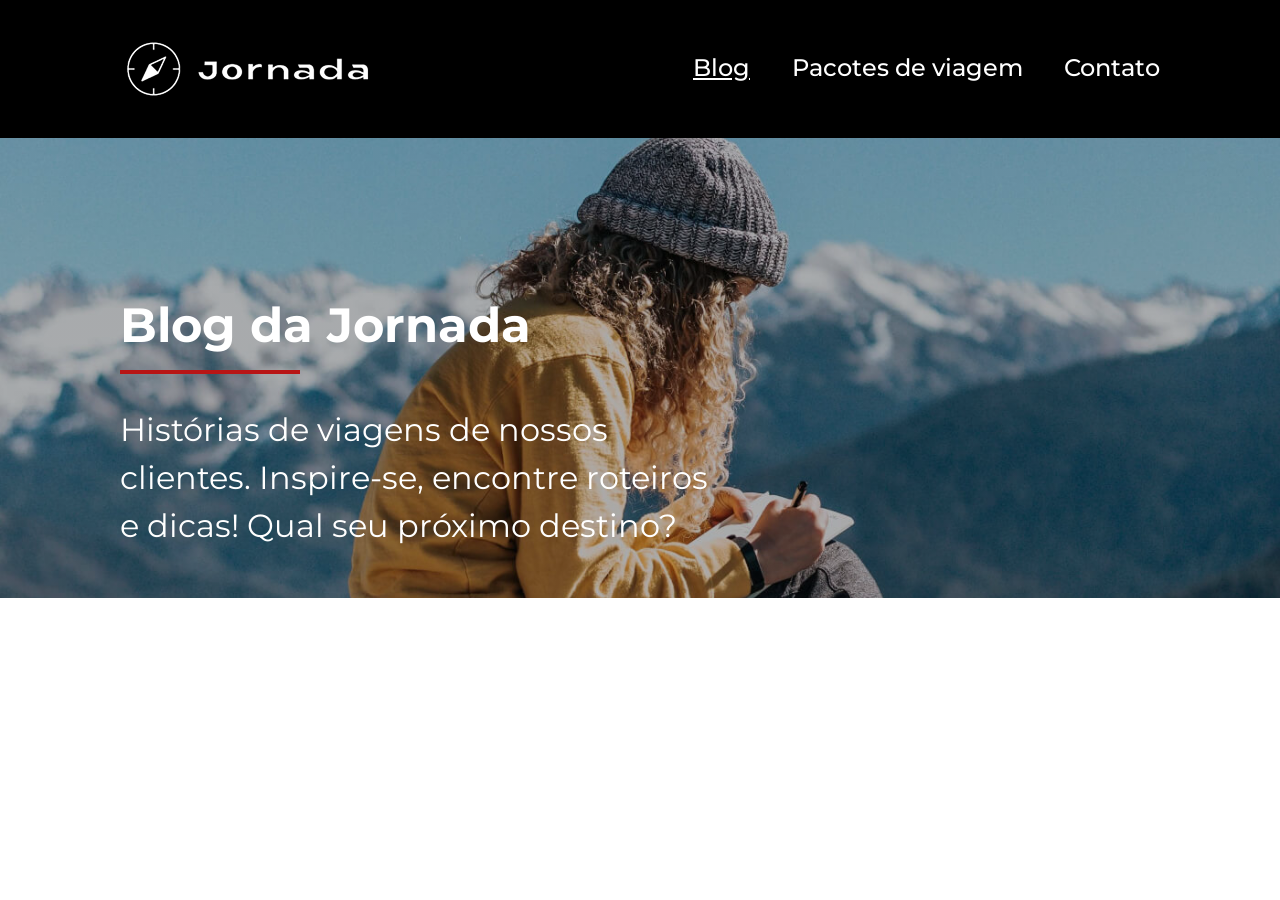
==== blog.html @ 1b0a7664 "inicia pagina de blog com header e inicio do hero" ====
<!DOCTYPE html>
<html lang="pt-br">
<head>
    <meta charset="UTF-8">
    <meta name="viewport" content="width=device-width, initial-scale=1.0">
    
    <link rel="icon" href="./favicon.svg" type="xml/svg"/>
    <link rel="stylesheet" href="./css/styles.css" />
    
    <title>Blog</title>
</head>
<body>
    <header>
      <a class="logo" href="index.html" title="voltar para a pagina inicial">
        <img class="img-mobile" src="./img/Logo-branco.png" alt="Logo Jornada Viagens na cor branca"/>
        <img class="img-desktop" src="./img/Logo-texto-branca.png" alt="Logo Jornada Viagens com texto">
      </a>
      <div class="navigation-menu">
        <label for="menu"><img src="./img/menu.png" alt="menu hamburguer"/></label>
        <input type="checkbox" id="menu" hidden>
      <nav>
        <ul class="list-links">
          <li><a href="blog.html" target="_blank" title="acessar blog" class="active">Blog</a></li>
          <li><a href="pacotes-de-viagens.html" target="_blank" title="acessar pacotes de viagem">Pacotes de viagem</a></li>
          <li><a href="contato.html" target="_blank" title="acessar contato">Contato</a></li>
        </ul>
      </div>
      </nav>
    </header>
    <section class="blog hero">
      <div class="pacotes blog hero-img">
       <h1 class="blog-h1">Blog da Jornada</h1> 
       <hr>
      <h2>Histórias de viagens de nossos clientes. Inspire-se, encontre roteiros e dicas! Qual seu próximo destino?</h2>
      </div>
    </section>
    
</body>
</html>
---- css/styles.css ----
@import url(global.css);
@import url(header.css);
@import url(hero.css);
@import url(offers.css);
@import url(categories.css);
@import url(destinations.css);
@import url(payments.css);
@import url(testimonials.css);
@import url(finalhero.css);
@import url(footer.css);
@import url(form.css);
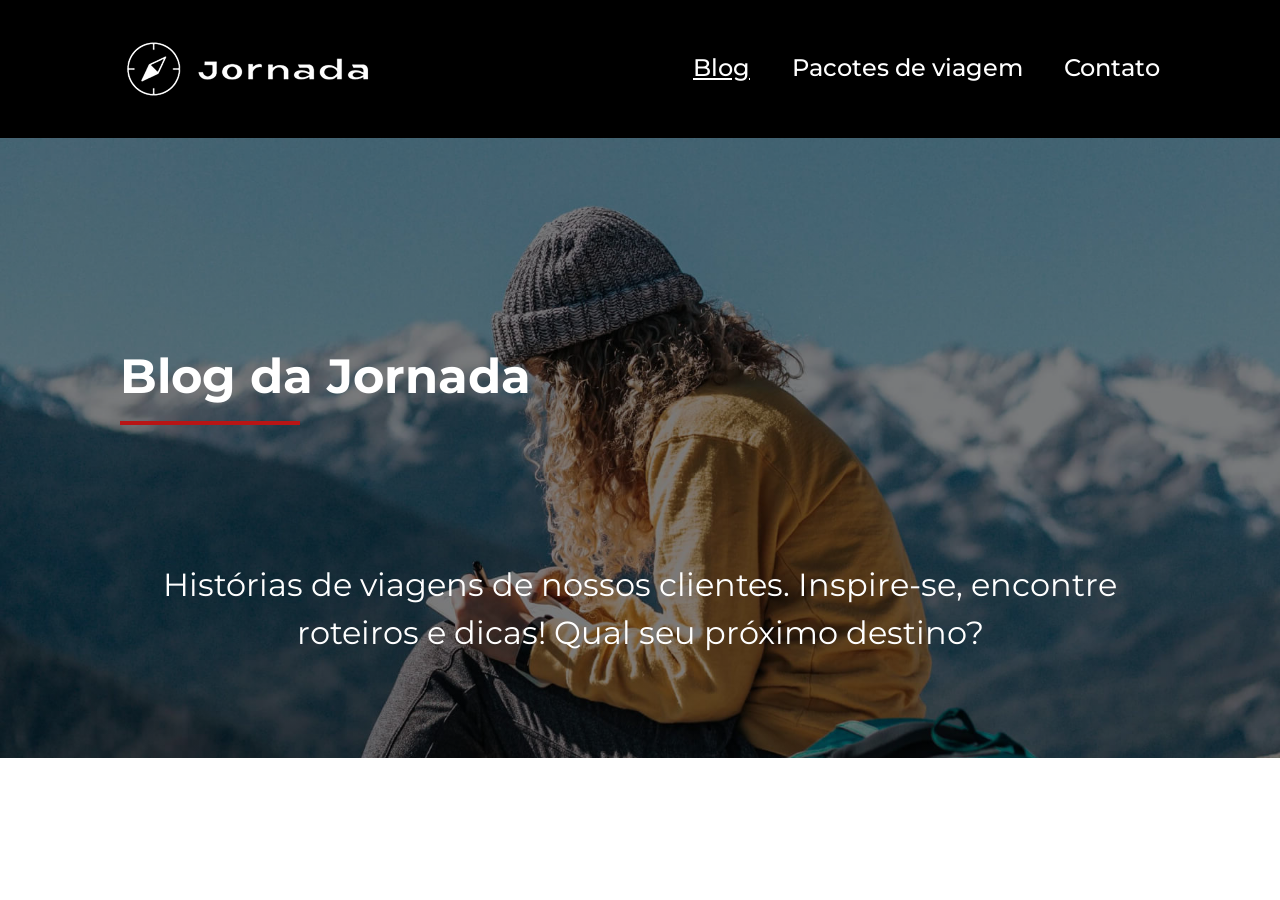
==== commit 04c0207a: "adiciona mudancas para tablet" ====
--- a/blog.html
+++ b/blog.html
@@ -28,10 +28,10 @@
       </nav>
     </header>
     <section class="blog hero">
-      <div class="pacotes blog hero-img">
+      <div class="blog hero-img">
        <h1 class="blog-h1">Blog da Jornada</h1> 
-       <hr>
-      <h2>Histórias de viagens de nossos clientes. Inspire-se, encontre roteiros e dicas! Qual seu próximo destino?</h2>
+       <hr class="blog-hr">
+      <h2 class="blog-h2">Histórias de viagens de nossos clientes. Inspire-se, encontre roteiros e dicas! Qual seu próximo destino?</h2>
       </div>
     </section>
     
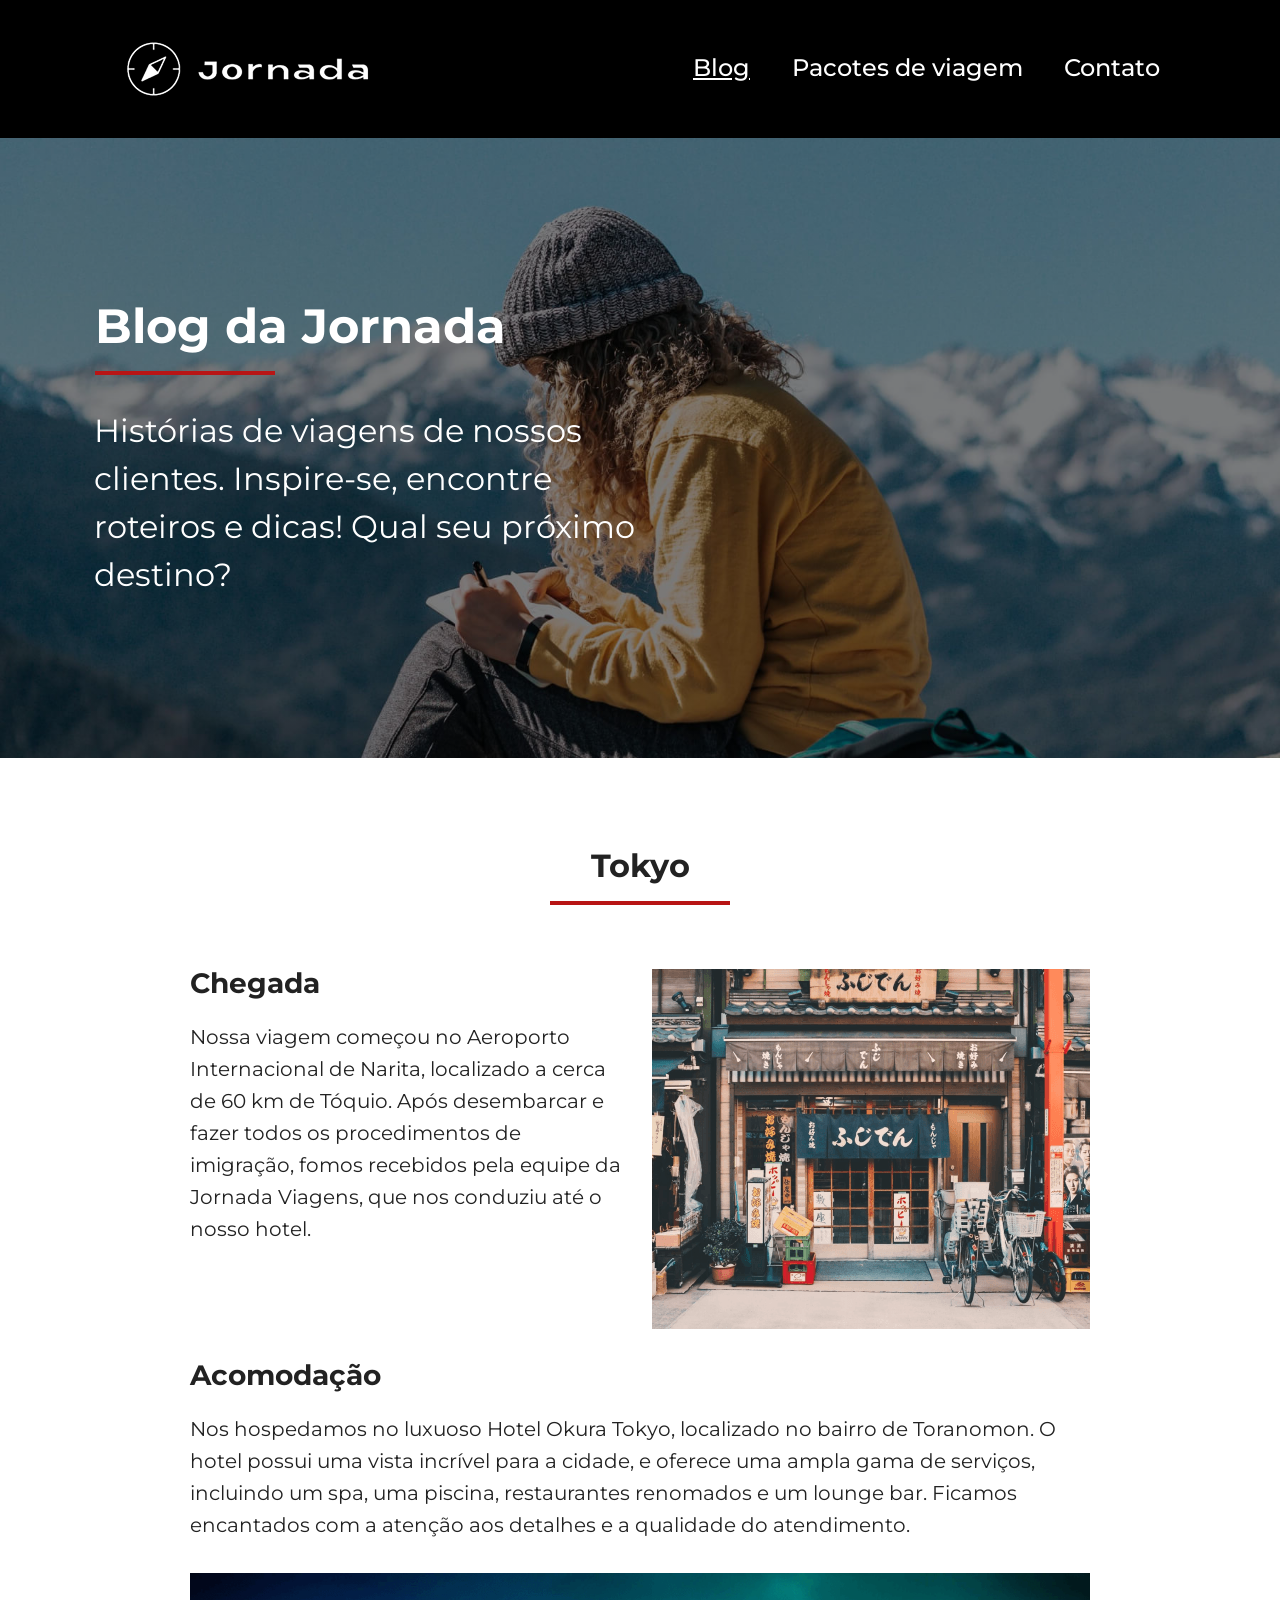
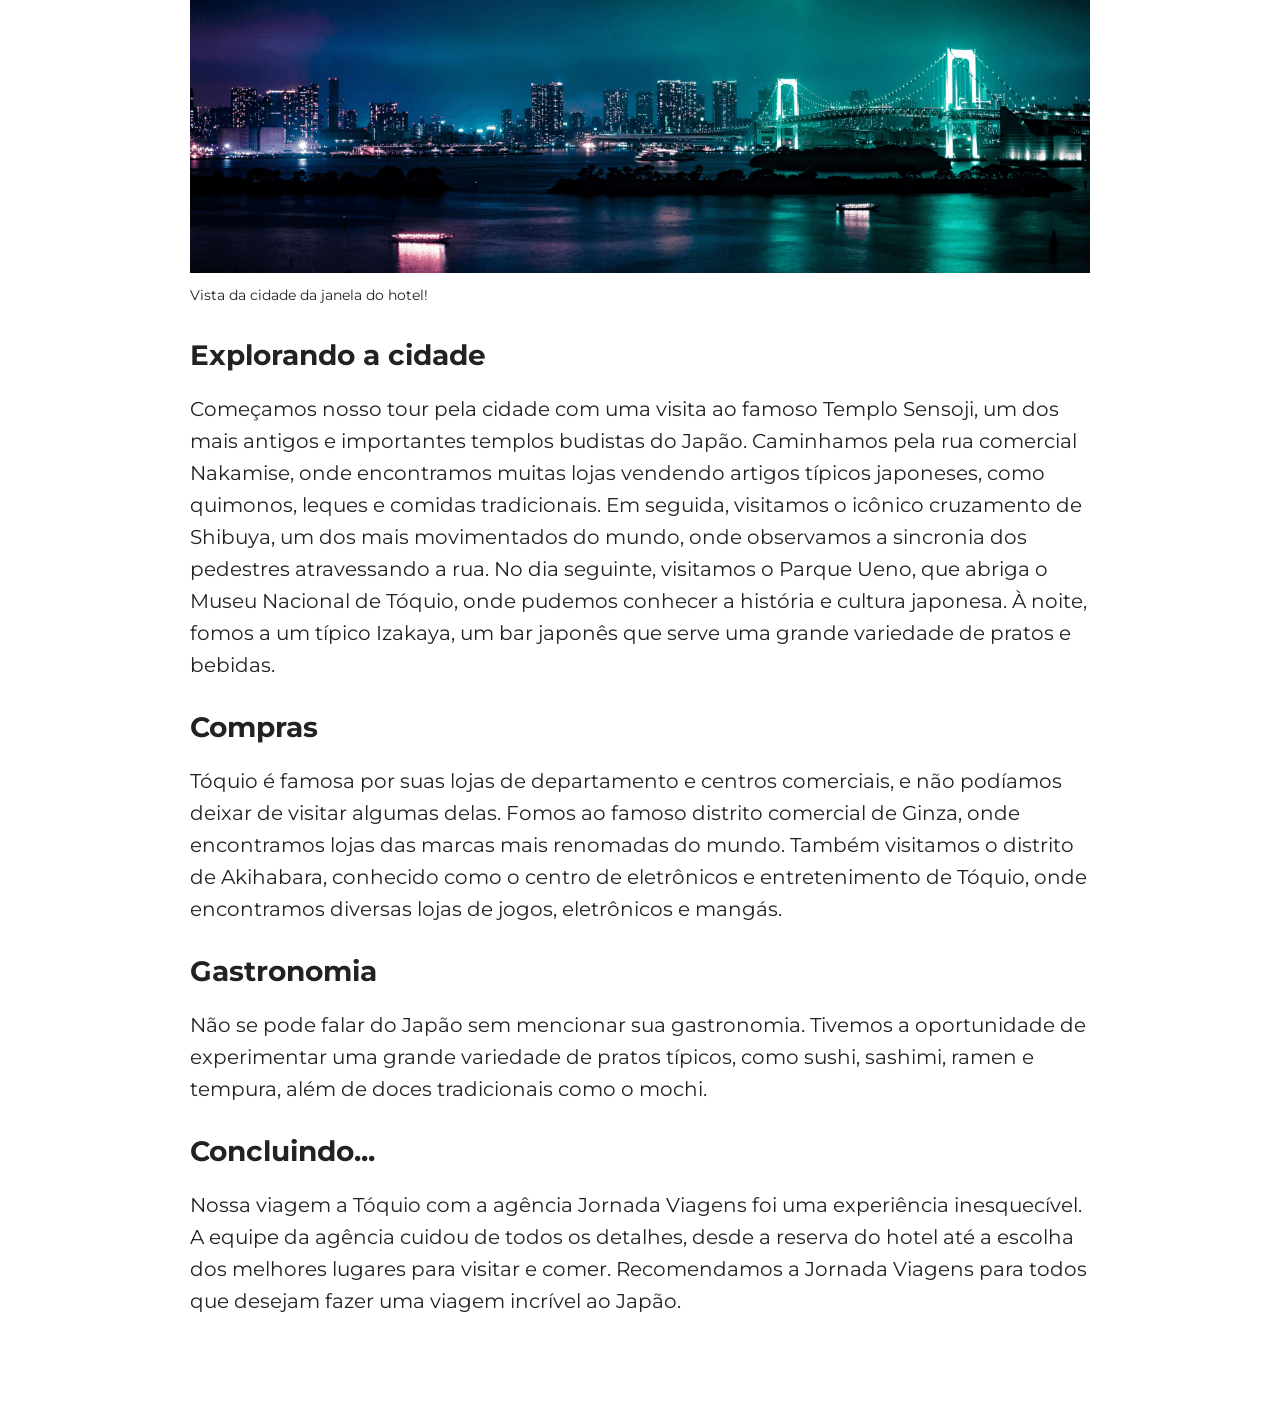
==== commit 83876f8e: "adiciona sessao de blog article na pagina de blog" ====
--- a/blog.html
+++ b/blog.html
@@ -34,6 +34,37 @@
       <h2 class="blog-h2">Histórias de viagens de nossos clientes. Inspire-se, encontre roteiros e dicas! Qual seu próximo destino?</h2>
       </div>
     </section>
+    <section class="blog-article">
+      <div class="section-title blogpage">
+        <h2 class="article">Tokyo</h2>
+        <hr>
+      </div>
+      <article class="blog-article-content">
+        <div class="article-section-container">
+          <div class="article-text">
+            <h3>Chegada</h3>
+            <p class="text-img">Nossa viagem começou no Aeroporto Internacional de Narita, localizado a cerca de 60 km de Tóquio. Após desembarcar e fazer todos os procedimentos de imigração, fomos recebidos pela equipe da Jornada Viagens, que nos conduziu até o nosso hotel.</p>
+          </div>
+          <div class="article-img"> 
+          </div>
+          </div>
+          <h3>Acomodação</h3>
+          <p>Nos hospedamos no luxuoso Hotel Okura Tokyo, localizado no bairro de Toranomon. O hotel possui uma vista incrível para a cidade, e oferece uma ampla gama de serviços, incluindo um spa, uma piscina, restaurantes renomados e um lounge bar. Ficamos encantados com a atenção aos detalhes e a qualidade do atendimento.</p>
+          <figure>
+            <div class="figure-img">
+            </div>
+            <figcaption>Vista da cidade da janela do hotel!</figcaption>
+          </figure>
+          <h3>Explorando a cidade</h3>
+          <p>Começamos nosso tour pela cidade com uma visita ao famoso Templo Sensoji, um dos mais antigos e importantes templos budistas do Japão. Caminhamos pela rua comercial Nakamise, onde encontramos muitas lojas vendendo artigos típicos japoneses, como quimonos, leques e comidas tradicionais. Em seguida, visitamos o icônico cruzamento de Shibuya, um dos mais movimentados do mundo, onde observamos a sincronia dos pedestres atravessando a rua. No dia seguinte, visitamos o Parque Ueno, que abriga o Museu Nacional de Tóquio, onde pudemos conhecer a história e cultura japonesa. À noite, fomos a um típico Izakaya, um bar japonês que serve uma grande variedade de pratos e bebidas.</p>
+          <h3>Compras</h3>
+          <p>Tóquio é famosa por suas lojas de departamento e centros comerciais, e não podíamos deixar de visitar algumas delas. Fomos ao famoso distrito comercial de Ginza, onde encontramos lojas das marcas mais renomadas do mundo. Também visitamos o distrito de Akihabara, conhecido como o centro de eletrônicos e entretenimento de Tóquio, onde encontramos diversas lojas de jogos, eletrônicos e mangás.</p>
+          <h3>Gastronomia</h3>
+          <p>Não se pode falar do Japão sem mencionar sua gastronomia. Tivemos a oportunidade de experimentar uma grande variedade de pratos típicos, como sushi, sashimi, ramen e tempura, além de doces tradicionais como o mochi.</p>
+          <h3>Concluindo...</h3>
+          <p>Nossa viagem a Tóquio com a agência Jornada Viagens foi uma experiência inesquecível. A equipe da agência cuidou de todos os detalhes, desde a reserva do hotel até a escolha dos melhores lugares para visitar e comer. Recomendamos a Jornada Viagens para todos que desejam fazer uma viagem incrível ao Japão.</p>
+      </article>
+    </section>
     
 </body>
 </html>
--- a/css/styles.css
+++ b/css/styles.css
@@ -8,4 +8,5 @@
 @import url(testimonials.css);
 @import url(finalhero.css);
 @import url(footer.css);
-@import url(form.css);+@import url(form.css);
+@import url(blog.css);
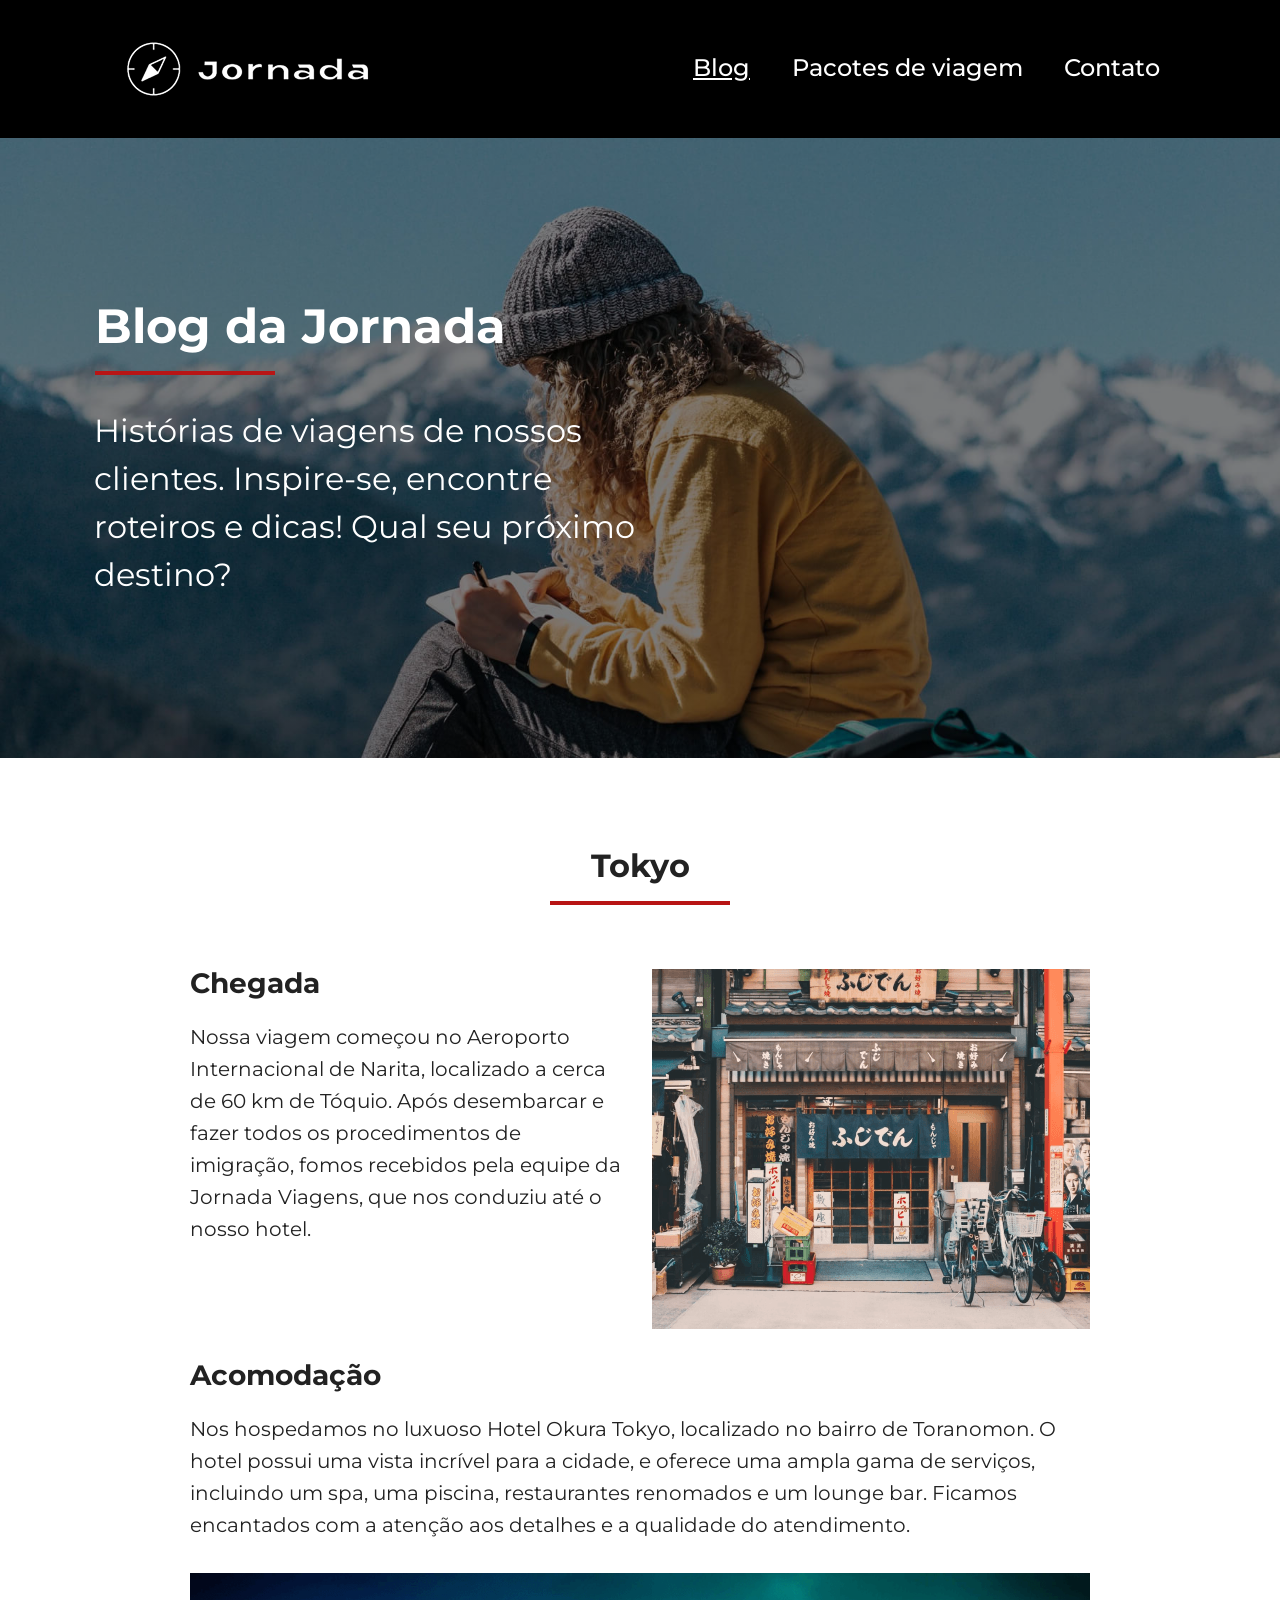
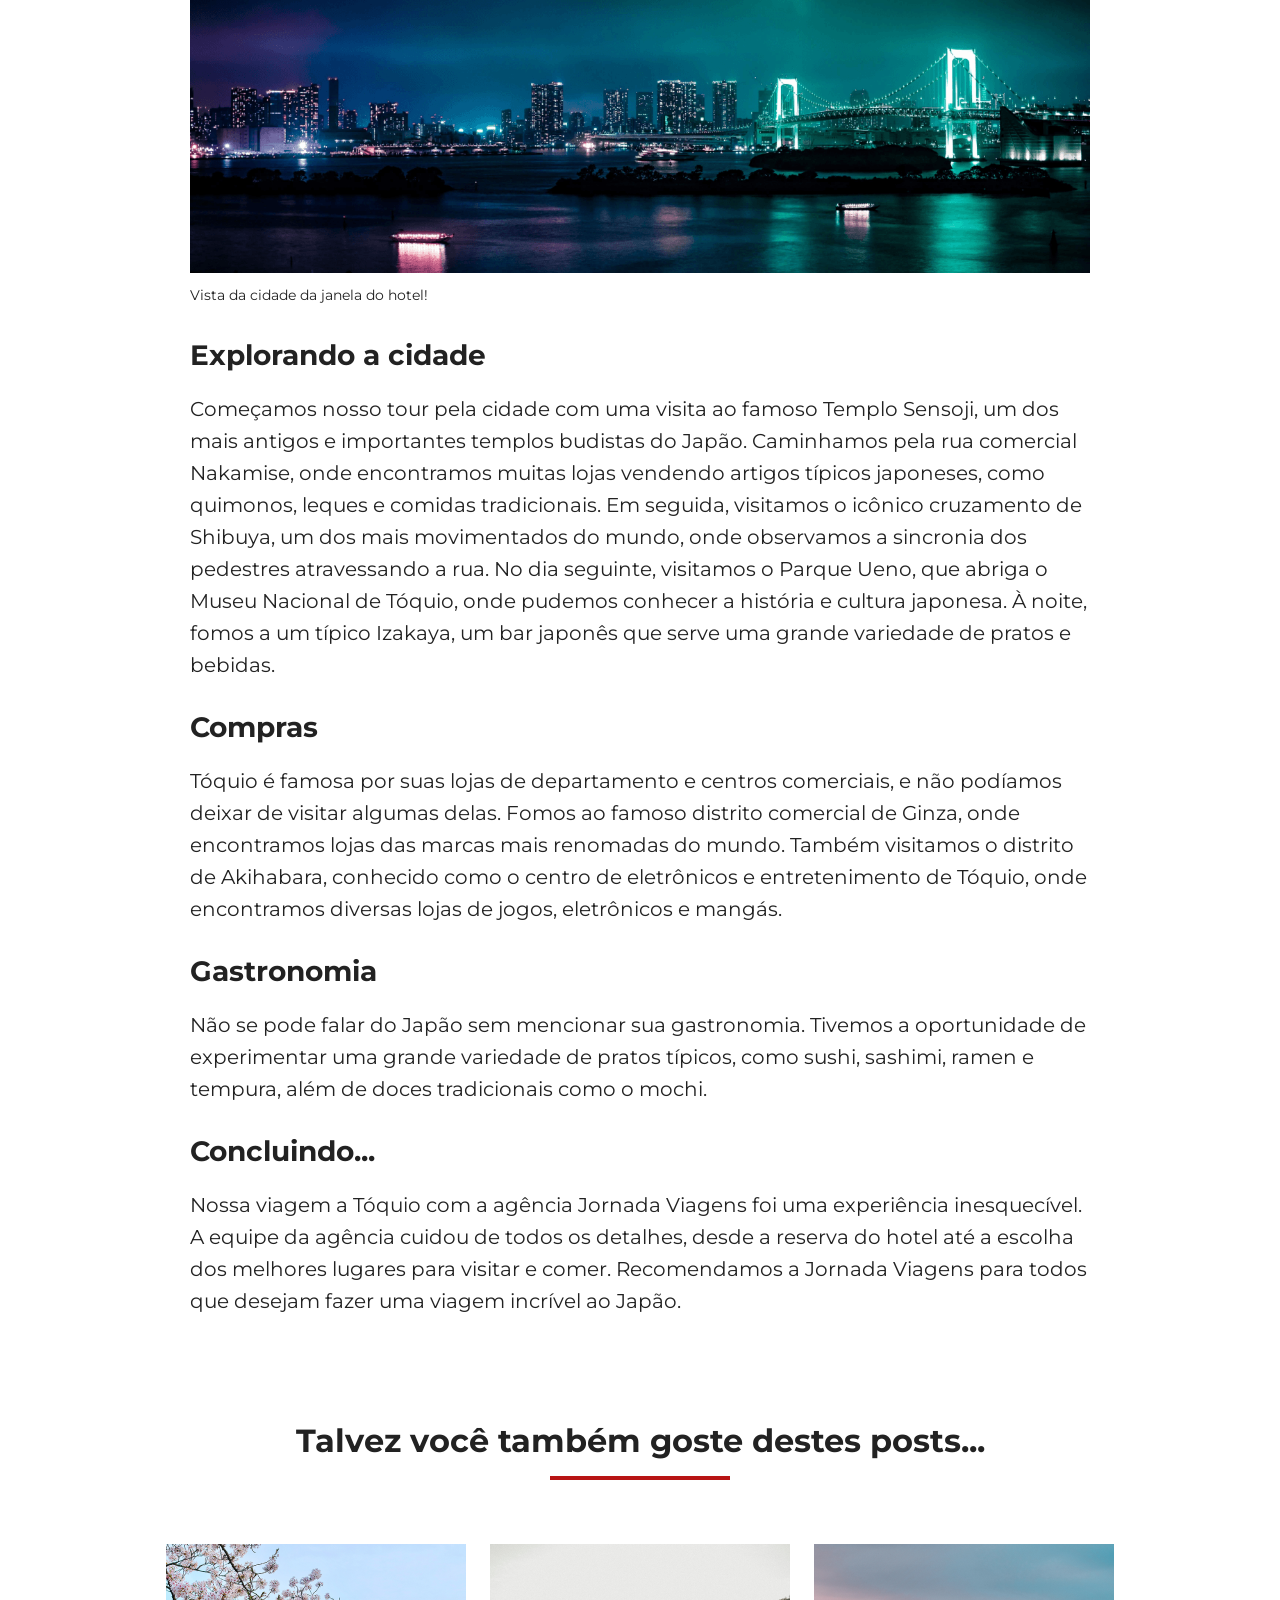
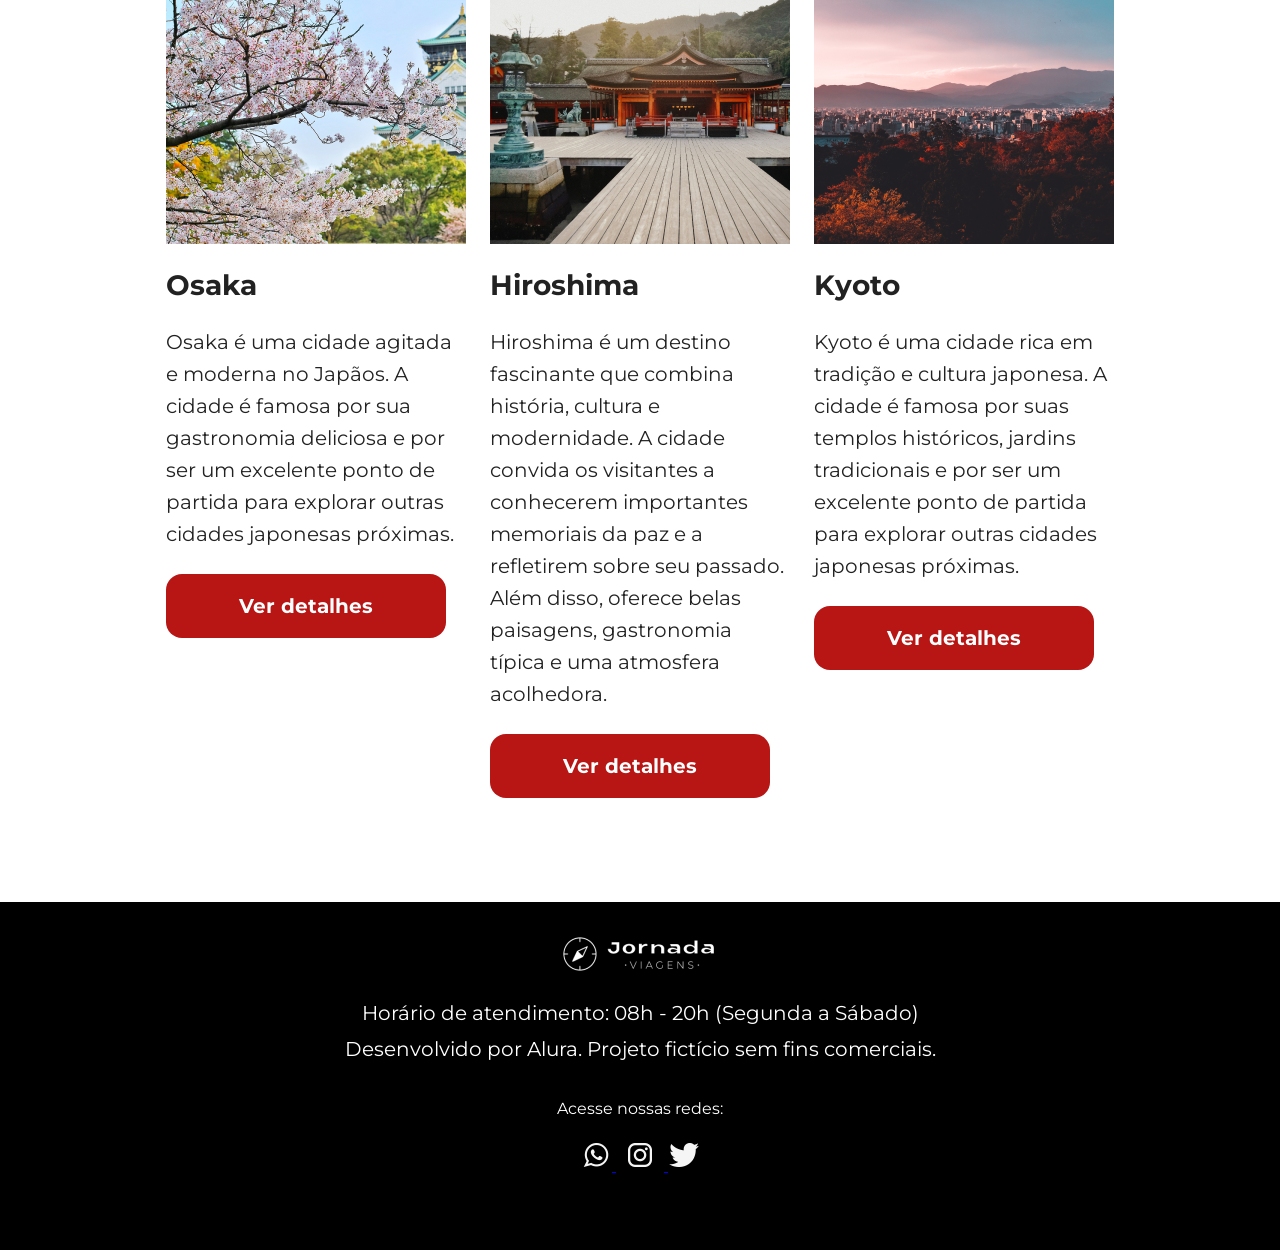
==== commit 04ea66cb: "finaliza pagina de blog" ====
--- a/blog.html
+++ b/blog.html
@@ -65,6 +65,64 @@
           <p>Nossa viagem a Tóquio com a agência Jornada Viagens foi uma experiência inesquecível. A equipe da agência cuidou de todos os detalhes, desde a reserva do hotel até a escolha dos melhores lugares para visitar e comer. Recomendamos a Jornada Viagens para todos que desejam fazer uma viagem incrível ao Japão.</p>
       </article>
     </section>
+    <section class="popular-destinations blog-posts">
+      <div class="section-title">
+        <h2 class="blogposts">Talvez você também goste destes posts...</h2>
+        <hr>
+      </div>
+      <div class="destination-itens">
+        <article class="item">
+          <header>
+            <div class="img-item osaka-blog"></div>
+            <h3>Osaka</h3>
+          </header>
+          <p>Osaka é uma cidade agitada e moderna no Japãos. A cidade é famosa por sua gastronomia deliciosa e por ser um excelente ponto de partida para explorar outras cidades japonesas próximas.</p>
+          <footer>
+            <a href="#" class="button" class="destination-button">Ver detalhes</a>
+          </footer>
+        </article>
+         <article class="item">
+          <header>
+            <div class="img-item hiroshima-blog"></div>
+            <h3>Hiroshima</h3>
+          </header>
+          <p>Hiroshima é um destino fascinante que combina história, cultura e modernidade. A cidade convida os visitantes a conhecerem importantes memoriais da paz e a refletirem sobre seu passado. Além disso, oferece belas paisagens, gastronomia típica e uma atmosfera acolhedora.</p>
+          <footer>
+            <a href="#" class="button">Ver detalhes</a>
+          </footer>
+        </article>
+         <article class="item">
+          <header>
+            <div class="img-item kyoto-blog"></div>
+            <h3>Kyoto</h3>
+          </header>
+          <p>Kyoto é uma cidade rica em tradição e cultura japonesa. A cidade é famosa por suas templos históricos, jardins tradicionais e por ser um excelente ponto de partida para explorar outras cidades japonesas próximas.</p>
+          <footer>
+            <a href="#" class="button">Ver detalhes</a>
+          </footer>
+        </article>
+      </div>
+
+    </section>
+    <footer class="main-footer">
+      <div class="footer-content">
+        <img src="./img/Logo-branco-footer.png" alt="Logo Jornada Viagens com texto">
+        <p class="horario">Horário de atendimento: 08h - 20h (Segunda a Sábado)</p>
+        <p>Desenvolvido por Alura. Projeto fictício sem fins comerciais.</p>
+      </div>
+      <div class="footer-social">
+        <p>Acesse nossas redes:</p>
+        <a href="#" target="_blank" title="acesse o whatsapp do jornada viagens">
+          <img src="./img/Whatsapp 1.png" alt="Ícone do WhatsApp">
+        </a>
+        <a href="#" target="_blank" title="acesse o instagram do jornada viagens">
+          <img class="instagram" src="./img/Instragam 1.png" alt="Ícone do Instagram">
+        </a>
+        <a href="#" target="_blank" title="acesse o twitter do jornada viagens">
+          <img src="./img/Twiter 1.png" alt="Ícone do Twitter">
+        </a>
+      </div>
+    </footer>
     
 </body>
 </html>
